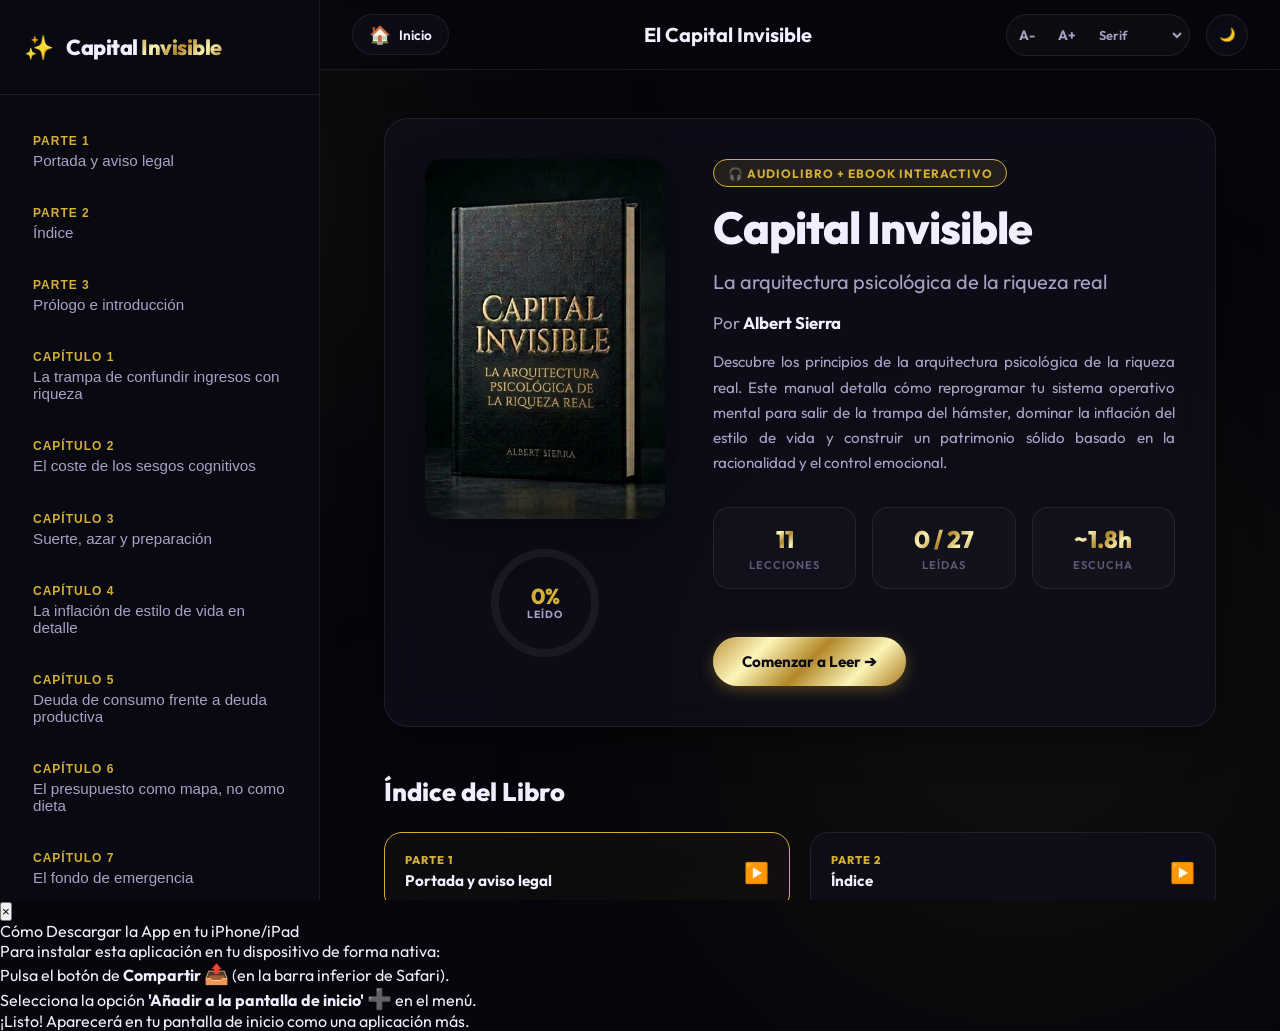
==== app.html @ 3950627b "Reparar lector: estructura de 27 secciones y audio nuevo, portada corregida - app.js: bookData/chapt" ====
<!DOCTYPE html>
<html lang="es">
<head>
    <meta charset="UTF-8">
    <meta name="viewport" content="width=device-width, initial-scale=1.0">
    <title>Lector Inteligente - Capital Invisible</title>
    
    <!-- Google Fonts -->
    <link rel="preconnect" href="https://fonts.googleapis.com">
    <link rel="preconnect" href="https://fonts.gstatic.com" crossorigin>
    <link href="https://fonts.googleapis.com/css2?family=Outfit:wght@300;400;500;600;700;800&family=Playfair+Display:ital,wght@0,500;0,700;1,400&display=swap" rel="stylesheet">
    
    <!-- Styles -->
    <link rel="stylesheet" href="styles.css">
    <link rel="manifest" href="manifest.json">
</head>
<body class="dark-theme">
    <!-- Background glows -->
    <div class="ambient-glow bg-glow-1"></div>
    <div class="ambient-glow bg-glow-2"></div>

    <div class="app-wrapper">
        <!-- Sidebar: Chapter List -->
        <aside class="sidebar" id="sidebar">
            <div class="sidebar-header">
                <div class="logo-area">
                    <span class="logo-icon">✨</span>
                    <h2>Capital <span class="gold-text">Invisible</span></h2>
                </div>
                <button class="close-sidebar-btn" id="close-sidebar-mobile" aria-label="Cerrar menú">×</button>
            </div>
            <nav class="chapter-nav">
                <ul id="chapter-list">
                    <!-- Loaded dynamically from app.js -->
                </ul>
            </nav>
        </aside>

        <!-- Main Content Area -->
        <main class="main-content">
            <!-- Top Bar -->
            <header class="top-bar">
                <div class="top-bar-left">
                    <button class="menu-toggle-btn" id="menu-toggle" aria-label="Ver capítulos">
                        <svg viewBox="0 0 24 24" fill="none" stroke="currentColor" stroke-width="2">
                            <line x1="3" y1="12" x2="21" y2="12"></line>
                            <line x1="3" y1="6" x2="21" y2="6"></line>
                            <line x1="3" y1="18" x2="21" y2="18"></line>
                        </svg>
                    </button>
                    <button class="btn-icon-bar" id="btn-go-home" title="Ir al Inicio / Biblioteca">
                        <span class="home-icon-symbol">🏠</span>
                        <span class="btn-text-desktop">Inicio</span>
                    </button>
                </div>
                <div class="header-center">
                    <h1 id="current-chapter-title">Capital Invisible</h1>
                </div>
                <div class="top-bar-right">
                    <div class="ebook-controls" id="ebook-controls">
                        <button class="btn-font-size" id="font-decrease" title="Reducir letra">A-</button>
                        <button class="btn-font-size" id="font-increase" title="Aumentar letra">A+</button>
                        <select id="font-family-select" class="font-family-select" title="Familia de letra">
                            <option value="serif" selected>Serif</option>
                            <option value="sans-serif">Sans-Serif</option>
                        </select>
                    </div>
                    <div class="theme-switch-wrapper">
                        <button class="theme-toggle-btn" id="theme-toggle" title="Cambiar tema">
                            <span class="theme-icon-indicator" id="theme-indicator">🌙</span>
                        </button>
                    </div>
                </div>
            </header>

            <!-- Dashboard / Biblioteca View -->
            <section class="dashboard-view" id="dashboard-view">
                <div class="dashboard-container">
                    <div class="dashboard-hero">
                        <div class="book-cover-wrapper">
                            <img src="mockup-capital.jpg" alt="Portada Capital Invisible" class="book-cover-img" id="dashboard-cover">
                            <div class="progress-ring-container">
                                <svg class="progress-ring" width="120" height="120">
                                    <defs>
                                        <linearGradient id="liquid-gold-grad" x1="0%" y1="0%" x2="100%" y2="100%">
                                            <stop offset="0%" stop-color="#bf953f" />
                                            <stop offset="25%" stop-color="#fcf6ba" />
                                            <stop offset="50%" stop-color="#b38728" />
                                            <stop offset="75%" stop-color="#fbf5b7" />
                                            <stop offset="100%" stop-color="#aa771c" />
                                        </linearGradient>
                                    </defs>
                                    <circle class="progress-ring__circle-bg" stroke="rgba(255,255,255,0.06)" stroke-width="8" fill="transparent" r="50" cx="60" cy="60"/>
                                    <circle class="progress-ring__circle" id="progress-circle-bar" stroke="url(#liquid-gold-grad)" stroke-width="8" fill="transparent" r="50" cx="60" cy="60" stroke-dasharray="314.16" stroke-dashoffset="314.16"/>
                                </svg>
                                <div class="progress-ring-text">
                                    <span id="dashboard-progress-percent">0%</span>
                                    <small>Leído</small>
                                </div>
                            </div>
                        </div>
                        <div class="book-details">
                            <span class="badge">🎧 AUDIOLIBRO + EBOOK INTERACTIVO</span>
                            <h2 class="book-title">Capital Invisible</h2>
                            <p class="book-subtitle">La arquitectura psicológica de la riqueza real</p>
                            <p class="book-author">Por <strong>Albert Sierra</strong></p>
                            <p class="book-description">
                                Descubre los principios de la arquitectura psicológica de la riqueza real. Este manual detalla cómo reprogramar tu sistema operativo mental para salir de la trampa del hámster, dominar la inflación del estilo de vida y construir un patrimonio sólido basado en la racionalidad y el control emocional.
                            </p>
                            
                            <div class="dashboard-stats">
                                <div class="stat-card">
                                    <span class="stat-val" id="stat-chapters-count">11</span>
                                    <span class="stat-lbl">Lecciones</span>
                                </div>
                                <div class="stat-card">
                                    <span class="stat-val" id="stat-progress-chapters">0 / 11</span>
                                    <span class="stat-lbl">Leídas</span>
                                </div>
                                <div class="stat-card">
                                    <span class="stat-val">~1.8h</span>
                                    <span class="stat-lbl">Escucha</span>
                                </div>
                            </div>

                            <div class="dashboard-actions">
                                <button class="btn-dashboard btn-primary-dash" id="btn-start-reading">
                                    Comenzar a Leer ➔
                                </button>
                                <button class="btn-dashboard btn-secondary-dash hidden" id="btn-resume-reading">
                                    Continuar Lectura
                                </button>
                                <button class="btn-dashboard btn-secondary-dash hidden" id="btn-install-pwa">
                                    📥 Descargar App
                                </button>
                            </div>
                        </div>
                    </div>
                    
                    <div class="dashboard-chapters-section">
                        <h3>Índice del Libro</h3>
                        <div class="chapters-grid" id="chapters-grid">
                            <!-- Loaded dynamically from app.js -->
                        </div>
                    </div>
                </div>
            </section>

            <!-- E-Reader Pane -->
            <article class="reader-pane hidden" id="reader-pane">
                <div class="reader-container" id="reader-container">
                    <!-- Text paragraphs loaded dynamically -->
                </div>
            </article>

            <!-- Bottom Glassmorphic Controller -->
            <footer class="player-bar hidden" id="player-bar-container">
                <div class="player-header">
                    <div class="equalizer-container" id="equalizer" style="margin-left: 0;">
                        <div class="equalizer-bar"></div>
                        <div class="equalizer-bar"></div>
                        <div class="equalizer-bar"></div>
                        <div class="equalizer-bar"></div>
                        <div class="equalizer-bar"></div>
                    </div>
                    <span class="player-track-info" id="player-track-info" style="font-size: 0.85rem; font-weight: 700; color: var(--gold-color); margin-left: 0.75rem;">Reproduciendo Audio Real</span>
                </div>

                <div class="player-progress">
                    <div class="progress-bar-bg" id="progress-bar-bg">
                        <div class="progress-bar-fill" id="progress-bar-fill"></div>
                    </div>
                    <div class="progress-labels">
                        <span id="progress-percent">0:00 / 0:00</span>
                        <span id="progress-percentage-val">0%</span>
                    </div>
                </div>

                <div class="player-controls">
                    <div class="playback-buttons">
                        <button class="player-btn btn-secondary" id="btn-prev" title="Retroceder 10s">
                            <svg viewBox="0 0 24 24" fill="none" stroke="currentColor" stroke-width="2" stroke-linecap="round" stroke-linejoin="round"><path d="M3 12a9 9 0 1 0 9-9 9.75 9.75 0 0 0-6.74 2.74L3 8"/><path d="M3 3v5h5"/></svg>
                        </button>
                        <button class="player-btn btn-primary btn-play-pause" id="btn-play-pause" title="Reproducir">
                            <svg class="play-svg" viewBox="0 0 24 24" fill="currentColor"><polygon points="5 3 19 12 5 21 5 3"></polygon></svg>
                            <svg class="pause-svg hidden" viewBox="0 0 24 24" fill="currentColor"><rect x="6" y="4" width="4" height="16"></rect><rect x="14" y="4" width="4" height="16"></rect></svg>
                        </button>
                        <button class="player-btn btn-secondary" id="btn-stop" title="Detener">
                            <svg viewBox="0 0 24 24" fill="currentColor"><rect x="4" y="4" width="16" height="16" rx="2"></rect></svg>
                        </button>
                        <button class="player-btn btn-secondary" id="btn-next" title="Adelantar 10s">
                            <svg viewBox="0 0 24 24" fill="none" stroke="currentColor" stroke-width="2" stroke-linecap="round" stroke-linejoin="round"><path d="M21 12a9 9 0 1 1-9-9 9.75 9.75 0 0 1 6.74 2.74L21 8"/><path d="M21 3v5h-5"/></svg>
                        </button>
                    </div>

                    <div class="speed-controls">
                        <label for="speed-select">Velocidad:</label>
                        <select id="speed-select" class="custom-select">
                            <option value="0.75">0.75x</option>
                            <option value="1.0" selected>1.0x</option>
                            <option value="1.2">1.2x</option>
                            <option value="1.5">1.5x</option>
                            <option value="1.8">1.8x</option>
                            <option value="2.0">2.0x</option>
                        </select>
                    </div>
                </div>
            </footer>
        </main>
    </div>

    <!-- Hidden native audio element -->
    <audio id="audio-element"></audio>

    <!-- Scripts -->
    <script src="app.js"></script>

<script>
  if ('serviceWorker' in navigator) {
    window.addEventListener('load', () => {
      navigator.serviceWorker.register('./sw.js')
        .then(reg => console.log('Service Worker registered', reg))
        .catch(err => console.error('Service Worker registration failed', err));
    });
  }

  // PWA Install Prompt Logic
  let deferredPrompt;
  const btnInstallPwa = document.getElementById('btn-install-pwa');
  const iosModal = document.getElementById('ios-install-modal');
  const iosCloseBtn = document.getElementById('ios-modal-close-btn');

  function isStandalone() {
    return window.navigator.standalone || window.matchMedia('(display-mode: standalone)').matches;
  }

  function isIOS() {
    return /iPad|iPhone|iPod/.test(navigator.userAgent) && !window.MSStream;
  }

  function initInstallButton() {
    if (isStandalone()) {
      return;
    }

    if (isIOS()) {
      btnInstallPwa.classList.remove('hidden');
      
      btnInstallPwa.addEventListener('click', () => {
        iosModal.style.display = 'flex';
        setTimeout(() => iosModal.classList.add('open'), 10);
      });
      
      iosCloseBtn.addEventListener('click', () => {
        iosModal.classList.remove('open');
        setTimeout(() => iosModal.style.display = 'none', 300);
      });
      
      iosModal.addEventListener('click', (e) => {
        if (e.target === iosModal) {
          iosModal.classList.remove('open');
          setTimeout(() => iosModal.style.display = 'none', 300);
        }
      });
      return;
    }

    window.addEventListener('beforeinstallprompt', (e) => {
      e.preventDefault();
      deferredPrompt = e;
      btnInstallPwa.classList.remove('hidden');

      btnInstallPwa.addEventListener('click', () => {
        btnInstallPwa.classList.add('hidden');
        deferredPrompt.prompt();
        deferredPrompt.userChoice.then((choiceResult) => {
          if (choiceResult.outcome === 'accepted') {
            console.log('User accepted install prompt');
          } else {
            console.log('User dismissed install prompt');
            btnInstallPwa.classList.remove('hidden');
          }
          deferredPrompt = null;
        });
      });
    });

    window.addEventListener('appinstalled', (evt) => {
      console.log('PWA was installed');
      btnInstallPwa.classList.add('hidden');
    });
  }

  initInstallButton();
</script>

<!-- iOS Install Modal Overlay -->
<div id="ios-install-modal" class="ios-modal-overlay">
    <div class="ios-modal-container">
        <button class="ios-modal-close" id="ios-modal-close-btn">&times;</button>
        <div class="ios-modal-title">Cómo Descargar la App en tu iPhone/iPad</div>
        <p class="ios-modal-text">Para instalar esta aplicación en tu dispositivo de forma nativa:</p>
        <ol class="ios-modal-steps">
            <li>Pulsa el botón de <b>Compartir</b> <span style="font-size: 1.25rem;">📤</span> (en la barra inferior de Safari).</li>
            <li>Selecciona la opción <b>'Añadir a la pantalla de inicio'</b> <span style="font-size: 1.25rem;">➕</span> en el menú.</li>
            <li>¡Listo! Aparecerá en tu pantalla de inicio como una aplicación más.</li>
        </ol>
    </div>
</div>
  <!-- Cloudflare Web Analytics -->
  <script defer src='https://static.cloudflareinsights.com/beacon.min.js' data-cf-beacon='{"token": "YOUR_CLOUDFLARE_ANALYTICS_TOKEN"}'></script>
  <!-- End Cloudflare Web Analytics -->
</body>
</html>
---- styles.css ----
/* ==========================================================================
   DESIGN SYSTEM & CONSTANTS
   ========================================================================== */
:root {
    /* Fonts */
    --font-ui: 'Outfit', -apple-system, BlinkMacSystemFont, 'Segoe UI', Roboto, sans-serif;
    --font-serif: 'Georgia', 'Playfair Display', serif;

    /* Dark Mode Theme (Default) */
    /* Dark Mode Theme (Default) */
    --bg-main: #06060c;
    --bg-surface: rgba(16, 16, 30, 0.65);
    --bg-sidebar: rgba(10, 10, 18, 0.95);
    --border-color: rgba(255, 255, 255, 0.08);
    
    --text-primary: #f1eeff;
    --text-secondary: #a7a2c4;
    --text-muted: #5e5a7b;
    
    --primary-color: #D4AF37;
    --primary-glow: rgba(212, 175, 55, 0.4);
    --gold-color: #D4AF37;
    --gold-glow: rgba(212, 175, 55, 0.35);
    --liquid-gold: linear-gradient(135deg, #bf953f 0%, #fcf6ba 25%, #b38728 50%, #fbf5b7 75%, #aa771c 100%);
    
    --glass-blur: blur(20px);
    --glass-shadow: 0 10px 40px rgba(0, 0, 0, 0.5);
    --sentence-highlight-bg: rgba(212, 175, 55, 0.15);
    --sentence-highlight-border: #D4AF37;
    
    --transition-smooth: all 0.3s cubic-bezier(0.25, 0.8, 0.25, 1);
    --transition-quick: all 0.15s ease;
}

/* Light Mode Theme overrides */
.light-theme {
    --bg-main: #f5f5fa;
    --bg-surface: rgba(255, 255, 255, 0.8);
    --bg-sidebar: rgba(240, 240, 248, 0.95);
    --border-color: rgba(0, 0, 0, 0.08);
    
    --text-primary: #12101e;
    --text-secondary: #5a5475;
    --text-muted: #9590b2;
    
    --primary-color: #b38f2e;
    --primary-glow: rgba(179, 143, 46, 0.25);
    --gold-color: #b38f2e;
    --gold-glow: rgba(179, 143, 46, 0.25);
    
    --glass-shadow: 0 10px 30px rgba(179, 143, 46, 0.06);
    --sentence-highlight-bg: rgba(179, 143, 46, 0.12);
    --sentence-highlight-border: #b38f2e;
}

/* Sepia Theme overrides */
.sepia-theme {
    --bg-main: #f4ecd8;
    --bg-surface: rgba(253, 251, 245, 0.82);
    --bg-sidebar: rgba(240, 230, 210, 0.95);
    --border-color: rgba(90, 70, 50, 0.1);
    
    --text-primary: #3d2f1f;
    --text-secondary: #6e5c4a;
    --text-muted: #a39281;
    
    --primary-color: #a08030;
    --primary-glow: rgba(160, 128, 48, 0.2);
    --gold-color: #a08030;
    --gold-glow: rgba(160, 128, 48, 0.2);
    
    --glass-shadow: 0 10px 35px rgba(90, 70, 50, 0.05);
    --sentence-highlight-bg: rgba(160, 128, 48, 0.14);
    --sentence-highlight-border: #a08030;
}

/* ==========================================================================
   RESET & SETUP
   ========================================================================== */
* {
    margin: 0;
    padding: 0;
    box-sizing: border-box;
}

body {
    font-family: var(--font-ui);
    background-color: var(--bg-main);
    color: var(--text-primary);
    min-height: 100vh;
    overflow: hidden;
    transition: background-color 0.4s ease, color 0.4s ease;
}

/* Ambient Glowing Circles */
.ambient-glow {
    position: fixed;
    border-radius: 50%;
    filter: blur(150px);
    z-index: -1;
    pointer-events: none;
    opacity: 0.12;
    transition: opacity 0.5s ease;
}

.bg-glow-1 {
    width: 50vw;
    height: 50vw;
    top: -10vw;
    left: -10vw;
    background: radial-gradient(circle, var(--primary-color) 0%, transparent 70%);
}

.bg-glow-2 {
    width: 60vw;
    height: 60vw;
    bottom: -15vw;
    right: -10vw;
    background: radial-gradient(circle, var(--gold-color) 0%, transparent 70%);
}

/* ==========================================================================
   LAYOUT STRUCTURE
   ========================================================================== */
.app-wrapper {
    display: flex;
    height: 100vh;
    width: 100vw;
}

/* Sidebar */
.sidebar {
    width: 320px;
    height: 100%;
    background-color: var(--bg-sidebar);
    border-right: 1px solid var(--border-color);
    display: flex;
    flex-direction: column;
    z-index: 10;
    transition: var(--transition-smooth);
}

.sidebar-header {
    padding: 2rem 1.5rem;
    border-bottom: 1px solid var(--border-color);
    display: flex;
    justify-content: space-between;
    align-items: center;
}

.logo-area {
    display: flex;
    align-items: center;
    gap: 0.75rem;
}

.logo-icon {
    font-size: 1.5rem;
}

.logo-area h2 {
    font-size: 1.35rem;
    font-weight: 800;
    letter-spacing: -0.5px;
}

.gold-text {
    background: var(--liquid-gold);
    -webkit-background-clip: text;
    -webkit-text-fill-color: transparent;
    display: inline-block;
}

.close-sidebar-btn {
    display: none;
    background: none;
    border: none;
    color: var(--text-primary);
    font-size: 2rem;
    cursor: pointer;
}

/* Chapter List navigation */
.chapter-nav {
    flex: 1;
    overflow-y: auto;
    padding: 1.5rem 1rem;
}

.chapter-nav::-webkit-scrollbar {
    width: 5px;
}
.chapter-nav::-webkit-scrollbar-thumb {
    background-color: var(--border-color);
    border-radius: 4px;
}

.chapter-nav ul {
    list-style: none;
    display: flex;
    flex-direction: column;
    gap: 0.5rem;
}

.chapter-item-btn {
    width: 100%;
    text-align: left;
    background: none;
    border: 1px solid transparent;
    padding: 0.85rem 1rem;
    border-radius: 12px;
    color: var(--text-secondary);
    font-weight: 500;
    font-size: 0.95rem;
    cursor: pointer;
    transition: var(--transition-smooth);
    display: flex;
    flex-direction: column;
    gap: 0.25rem;
}

.chapter-item-btn:hover {
    background-color: rgba(255, 255, 255, 0.03);
    color: var(--text-primary);
}

.chapter-item-btn.active {
    background-color: var(--bg-surface);
    border-color: var(--border-color);
    color: var(--text-primary);
    box-shadow: var(--glass-shadow);
    border-left: 3px solid var(--gold-color);
}

.chapter-item-num {
    font-size: 0.75rem;
    text-transform: uppercase;
    letter-spacing: 1px;
    color: var(--gold-color);
    font-weight: 700;
}

.chapter-item-name {
    font-size: 0.95rem;
}

/* Main Content Area */
.main-content {
    flex: 1;
    height: 100%;
    display: flex;
    flex-direction: column;
    position: relative;
    overflow: hidden;
}

/* Top Bar */
.top-bar {
    height: 70px;
    border-bottom: 1px solid var(--border-color);
    display: flex;
    align-items: center;
    justify-content: space-between;
    padding: 0 2rem;
    background-color: rgba(6, 6, 12, 0.4);
    backdrop-filter: var(--glass-blur);
    z-index: 5;
}

.menu-toggle-btn {
    display: none;
    background: none;
    border: none;
    color: var(--text-primary);
    cursor: pointer;
    width: 40px;
    height: 40px;
    align-items: center;
    justify-content: center;
    border-radius: 50%;
    transition: var(--transition-quick);
}

.menu-toggle-btn:hover {
    background-color: var(--border-color);
}

.menu-toggle-btn svg {
    width: 24px;
    height: 24px;
}

.header-center h1 {
    font-size: 1.25rem;
    font-weight: 700;
    color: var(--text-primary);
}

.theme-toggle-btn {
    background: var(--bg-surface);
    border: 1px solid var(--border-color);
    width: 42px;
    height: 42px;
    border-radius: 50%;
    cursor: pointer;
    display: flex;
    align-items: center;
    justify-content: center;
    color: var(--text-primary);
    transition: var(--transition-smooth);
}

.theme-toggle-btn:hover {
    border-color: var(--gold-color);
    transform: scale(1.05);
}

.theme-toggle-btn .sun-icon { display: none; }
.theme-toggle-btn .moon-icon { display: block; }
.light-theme .theme-toggle-btn .sun-icon { display: block; }
.light-theme .theme-toggle-btn .moon-icon { display: none; }

/* ==========================================================================
   READER PANE (Georgia typography)
   ========================================================================== */
.reader-pane {
    flex: 1;
    overflow-y: auto;
    padding: 3rem 4rem 10rem 4rem;
    display: flex;
    justify-content: center;
    scroll-behavior: smooth;
}

.reader-pane::-webkit-scrollbar {
    width: 8px;
}
.reader-pane::-webkit-scrollbar-thumb {
    background-color: var(--border-color);
    border-radius: 4px;
}

.reader-container {
    max-width: 700px;
    width: 100%;
    font-family: var(--font-serif);
    line-height: 1.85;
    font-size: 1.35rem;
}

/* Headings in E-reader */
.reader-container h3 {
    font-family: var(--font-ui);
    font-size: 2.2rem;
    font-weight: 800;
    color: var(--text-primary);
    text-align: center;
    margin-top: 3rem;
    margin-bottom: 1.5rem;
    line-height: 1.3;
}

.reader-container h4 {
    font-family: var(--font-ui);
    font-size: 1.5rem;
    font-weight: 700;
    color: var(--gold-color);
    margin-top: 2.5rem;
    margin-bottom: 1rem;
    border-left: 3px solid var(--gold-color);
    padding-left: 1rem;
}

.reader-container hr {
    border: none;
    height: 1px;
    background-color: var(--border-color);
    margin: 3rem 0;
    position: relative;
}

.reader-container p {
    margin-bottom: 1.75rem;
    text-align: justify;
    color: var(--text-secondary);
    transition: var(--transition-smooth);
}

/* Sentence element styling */
.sentence {
    position: relative;
    border-radius: 4px;
    padding: 0 4px;
    cursor: pointer;
    transition: var(--transition-quick);
}

.sentence:hover {
    background-color: rgba(255, 255, 255, 0.05);
    color: var(--text-primary);
}

.light-theme .sentence:hover {
    background-color: rgba(0, 0, 0, 0.04);
}

/* Speech Synthesis Active Sentence Highlights */
.sentence.active-sentence {
    background-color: var(--sentence-highlight-bg);
    border-bottom: 2px solid var(--sentence-highlight-border);
    color: var(--text-primary);
    font-weight: 500;
    box-shadow: 0 4px 12px rgba(0, 0, 0, 0.15);
}

.main-content:has(.active-sentence) .sentence:not(.active-sentence) {
    opacity: 0.45;
}

/* ==========================================================================
   GLASSMORPHIC PLAYER BAR
   ========================================================================== */
.player-bar {
    position: absolute;
    bottom: 2rem;
    left: 2rem;
    right: 2rem;
    background-color: var(--bg-surface);
    backdrop-filter: var(--glass-blur);
    border: 1px solid var(--border-color);
    border-radius: 24px;
    padding: 1.5rem 2rem;
    box-shadow: var(--glass-shadow);
    display: flex;
    flex-direction: column;
    gap: 1.25rem;
    z-index: 6;
    transition: var(--transition-smooth);
}

.player-header {
    display: flex;
    justify-content: center;
    margin-bottom: 0.25rem;
}

.mode-selector {
    display: inline-flex;
    background-color: rgba(255, 255, 255, 0.04);
    padding: 0.25rem;
    border-radius: 100px;
    border: 1px solid var(--border-color);
}

.light-theme .mode-selector {
    background-color: rgba(0, 0, 0, 0.03);
}

.mode-btn {
    background: none;
    border: none;
    padding: 0.4rem 1.2rem;
    font-weight: 700;
    color: var(--text-secondary);
    border-radius: 100px;
    cursor: pointer;
    font-size: 0.8rem;
    transition: var(--transition-quick);
    font-family: var(--font-ui);
}

.mode-btn:hover {
    color: var(--text-primary);
}

.mode-btn.active {
    background-color: var(--gold-color);
    color: #0d0b16;
    box-shadow: 0 2px 8px var(--gold-glow);
}

/* Progress bar inside controller */
.player-progress {
    display: flex;
    flex-direction: column;
    gap: 0.5rem;
}

.progress-bar-bg {
    height: 6px;
    background-color: rgba(255, 255, 255, 0.08);
    border-radius: 100px;
    overflow: hidden;
    cursor: pointer;
    position: relative;
}

.light-theme .progress-bar-bg {
    background-color: rgba(0, 0, 0, 0.08);
}

.progress-bar-fill {
    height: 100%;
    width: 0%;
    background: var(--liquid-gold);
    border-radius: 100px;
    transition: width 0.15s ease;
}

.progress-labels {
    display: flex;
    justify-content: space-between;
    font-size: 0.8rem;
    font-weight: 600;
    color: var(--text-secondary);
}

/* Controller layouts */
.player-controls {
    display: flex;
    justify-content: space-between;
    align-items: center;
    gap: 2rem;
}

.voice-controls, .speed-controls {
    display: flex;
    align-items: center;
    gap: 0.75rem;
    font-size: 0.85rem;
    font-weight: 700;
    color: var(--text-secondary);
}

/* Custom Dropdown selects */
.custom-select {
    background-color: rgba(255, 255, 255, 0.05);
    border: 1px solid var(--border-color);
    color: var(--text-primary);
    padding: 0.6rem 1rem;
    border-radius: 100px;
    font-family: var(--font-ui);
    font-weight: 600;
    cursor: pointer;
    outline: none;
    transition: var(--transition-smooth);
}

.light-theme .custom-select {
    background-color: rgba(0, 0, 0, 0.03);
}

.custom-select:hover, .custom-select:focus {
    border-color: var(--gold-color);
    background-color: rgba(255, 255, 255, 0.08);
}

#voice-select {
    max-width: 260px;
}

/* Buttons in Playback Controls */
.playback-buttons {
    display: flex;
    align-items: center;
    gap: 1.25rem;
}

.player-btn {
    border: none;
    border-radius: 50%;
    cursor: pointer;
    display: flex;
    align-items: center;
    justify-content: center;
    transition: var(--transition-smooth);
}

.btn-primary {
    width: 60px;
    height: 60px;
    background: var(--liquid-gold) !important;
    color: #0d0b16 !important;
    box-shadow: 0 4px 15px rgba(179, 143, 46, 0.4), inset 0 1px 0 rgba(255, 255, 255, 0.2);
}

.btn-primary:hover {
    transform: scale(1.08);
    box-shadow: 0 6px 20px rgba(179, 143, 46, 0.6), inset 0 1px 0 rgba(255, 255, 255, 0.3);
}

.btn-secondary {
    width: 44px;
    height: 44px;
    background-color: rgba(255, 255, 255, 0.05);
    border: 1px solid var(--border-color);
    color: var(--text-primary);
}

.light-theme .btn-secondary {
    background-color: rgba(0, 0, 0, 0.03);
}

.btn-secondary:hover {
    border-color: var(--gold-color);
    color: var(--gold-color);
    transform: translateY(-2px);
}

.player-btn svg {
    width: 18px;
    height: 18px;
}

.btn-primary svg {
    width: 22px;
    height: 22px;
}

.hidden {
    display: none !important;
}

/* ==========================================================================
   RESPONSIVE DESIGN (Adaptive styling)
   ========================================================================== */
@media (max-width: 992px) {
    .sidebar {
        position: fixed;
        left: -320px;
        top: 0;
        bottom: 0;
        box-shadow: 10px 0 30px rgba(0, 0, 0, 0.4);
    }
    
    .sidebar.open {
        left: 0;
    }
    
    .close-sidebar-btn {
        display: block;
    }
    
    .menu-toggle-btn {
        display: flex;
    }
}

@media (max-width: 768px) {
    .reader-pane {
        padding: 2rem 1.5rem 12rem 1.5rem;
    }
    
    .reader-container h3 {
        font-size: 1.8rem;
    }
    
    .reader-container {
        font-size: 1.2rem;
    }
    
    .player-bar {
        left: 1rem;
        right: 1rem;
        bottom: 1rem;
        padding: 1rem;
        gap: 1rem;
        border-radius: 20px;
    }
    
    .player-controls {
        flex-direction: column;
        gap: 1rem;
    }
    
    .voice-controls, .speed-controls {
        width: 100%;
        justify-content: space-between;
    }
    
    #voice-select {
        max-width: 100%;
        flex: 1;
    }
    
    .playback-buttons {
        order: -1;
        width: 100%;
        justify-content: center;
    }
}

/* ==========================================================================
   TOP BAR EXTENSIONS & EBOOK CONTROLS
   ========================================================================== */
.top-bar-left {
    display: flex;
    align-items: center;
    gap: 1rem;
}

.btn-icon-bar {
    background: var(--bg-surface);
    border: 1px solid var(--border-color);
    padding: 0.5rem 1rem;
    border-radius: 100px;
    font-family: var(--font-ui);
    font-weight: 600;
    font-size: 0.85rem;
    color: var(--text-primary);
    cursor: pointer;
    display: flex;
    align-items: center;
    gap: 0.5rem;
    transition: var(--transition-smooth);
}

.btn-icon-bar:hover {
    border-color: var(--gold-color);
    transform: translateY(-1px);
}

.home-icon-symbol {
    font-size: 1.1rem;
}

.top-bar-right {
    display: flex;
    align-items: center;
    gap: 1rem;
}

.ebook-controls {
    display: flex;
    align-items: center;
    gap: 0.5rem;
    background: rgba(0, 0, 0, 0.03);
    padding: 0.25rem;
    border-radius: 100px;
    border: 1px solid var(--border-color);
}

.dark-theme .ebook-controls {
    background: rgba(255, 255, 255, 0.03);
}

.btn-font-size {
    background: none;
    border: none;
    color: var(--text-secondary);
    width: 32px;
    height: 32px;
    border-radius: 50%;
    font-family: var(--font-ui);
    font-weight: 700;
    font-size: 0.85rem;
    cursor: pointer;
    transition: var(--transition-quick);
    display: flex;
    align-items: center;
    justify-content: center;
}

.btn-font-size:hover {
    background: rgba(255, 255, 255, 0.05);
    color: var(--text-primary);
}

.light-theme .btn-font-size:hover {
    background: rgba(0, 0, 0, 0.05);
}

.font-family-select {
    background: none;
    border: none;
    color: var(--text-secondary);
    font-family: var(--font-ui);
    font-weight: 600;
    font-size: 0.8rem;
    padding: 0 0.5rem 0 0.25rem;
    outline: none;
    cursor: pointer;
}

.font-family-select option {
    background-color: var(--bg-main);
    color: var(--text-primary);
}

/* ==========================================================================
   DASHBOARD VIEW
   ========================================================================== */
.dashboard-view {
    flex: 1;
    overflow-y: auto;
    padding: 3rem 4rem 10rem 4rem;
    display: flex;
    justify-content: center;
    scroll-behavior: smooth;
}

.dashboard-view::-webkit-scrollbar {
    width: 8px;
}
.dashboard-view::-webkit-scrollbar-thumb {
    background-color: var(--border-color);
    border-radius: 4px;
}

.dashboard-container {
    max-width: 1000px;
    width: 100%;
    display: flex;
    flex-direction: column;
    gap: 3rem;
}

.dashboard-hero {
    display: grid;
    grid-template-columns: 240px 1fr;
    gap: 3rem;
    background-color: var(--bg-surface);
    border: 1px solid var(--border-color);
    border-radius: 24px;
    padding: 2.5rem;
    box-shadow: var(--glass-shadow);
    backdrop-filter: var(--glass-blur);
    align-items: start;
}

.book-cover-wrapper {
    display: flex;
    flex-direction: column;
    align-items: center;
    gap: 1.5rem;
    position: relative;
}

.book-cover-img {
    width: 100%;
    aspect-ratio: 2/3;
    border-radius: 16px;
    object-fit: cover;
    box-shadow: 0 15px 40px rgba(0, 0, 0, 0.4);
    transition: var(--transition-smooth);
}

.book-cover-img:hover {
    transform: translateY(-5px) scale(1.02);
    box-shadow: 0 20px 45px rgba(138, 75, 243, 0.25);
}

.progress-ring-container {
    position: relative;
    display: flex;
    align-items: center;
    justify-content: center;
    width: 120px;
    height: 120px;
}

.progress-ring {
    transform: rotate(-90deg);
}

.progress-ring__circle {
    transition: stroke-dashoffset 0.35s;
    transform-origin: 50% 50%;
}

.progress-ring-text {
    position: absolute;
    display: flex;
    flex-direction: column;
    align-items: center;
    justify-content: center;
    line-height: 1.1;
}

.progress-ring-text span {
    font-size: 1.35rem;
    font-weight: 800;
    color: var(--gold-color);
}

.progress-ring-text small {
    font-size: 0.65rem;
    text-transform: uppercase;
    letter-spacing: 1px;
    color: var(--text-secondary);
    font-weight: 700;
}

.book-details {
    display: flex;
    flex-direction: column;
    gap: 1rem;
}

.badge {
    align-self: start;
    background-color: rgba(201, 168, 76, 0.12);
    border: 1px solid var(--gold-color);
    color: var(--gold-color);
    padding: 0.35rem 0.85rem;
    border-radius: 100px;
    font-size: 0.75rem;
    font-weight: 700;
    letter-spacing: 1px;
}

.book-title {
    font-size: 2.8rem;
    font-weight: 800;
    letter-spacing: -1px;
    line-height: 1.1;
    color: var(--text-primary);
}

.book-subtitle {
    font-size: 1.25rem;
    line-height: 1.4;
    color: var(--text-secondary);
}

.book-author {
    font-size: 1.05rem;
    color: var(--text-secondary);
}

.book-author strong {
    color: var(--text-primary);
}

.book-description {
    font-size: 0.95rem;
    line-height: 1.65;
    color: var(--text-secondary);
    text-align: justify;
}

.dashboard-stats {
    display: flex;
    gap: 1rem;
    margin: 1rem 0;
}

.stat-card {
    flex: 1;
    background-color: rgba(255, 255, 255, 0.02);
    border: 1px solid var(--border-color);
    border-radius: 16px;
    padding: 1rem;
    display: flex;
    flex-direction: column;
    align-items: center;
    gap: 0.25rem;
}

.light-theme .stat-card {
    background-color: rgba(0, 0, 0, 0.01);
}

.stat-val {
    font-size: 1.5rem;
    font-weight: 800;
    background: var(--liquid-gold);
    -webkit-background-clip: text;
    -webkit-text-fill-color: transparent;
    display: inline-block;
}

.stat-lbl {
    font-size: 0.7rem;
    text-transform: uppercase;
    letter-spacing: 1px;
    color: var(--text-muted);
    font-weight: 600;
}

.dashboard-actions {
    display: flex;
    gap: 1rem;
    margin-top: 1rem;
}

.btn-dashboard {
    padding: 0.95rem 1.8rem;
    border-radius: 100px;
    font-family: var(--font-ui);
    font-weight: 700;
    font-size: 0.95rem;
    cursor: pointer;
    transition: var(--transition-smooth);
    border: 1px solid transparent;
}

.btn-primary-dash {
    background: var(--liquid-gold) !important;
    color: #0d0b16 !important;
    box-shadow: 0 4px 15px rgba(179, 143, 46, 0.4), inset 0 1px 0 rgba(255, 255, 255, 0.2);
    border: none;
}

.btn-primary-dash:hover {
    transform: scale(1.03);
    box-shadow: 0 6px 20px rgba(179, 143, 46, 0.6), inset 0 1px 0 rgba(255, 255, 255, 0.3);
}

.btn-secondary-dash {
    background-color: rgba(255, 255, 255, 0.04);
    border-color: var(--border-color);
    color: var(--text-primary);
}

.light-theme .btn-secondary-dash {
    background-color: rgba(0, 0, 0, 0.02);
}

.btn-secondary-dash:hover {
    border-color: var(--gold-color);
    background-color: rgba(255, 255, 255, 0.08);
}

.dashboard-chapters-section h3 {
    font-size: 1.6rem;
    font-weight: 800;
    margin-bottom: 1.5rem;
    color: var(--text-primary);
}

.chapters-grid {
    display: grid;
    grid-template-columns: repeat(auto-fill, minmax(280px, 1fr));
    gap: 1.25rem;
}

.chapter-card {
    background-color: var(--bg-surface);
    border: 1px solid var(--border-color);
    border-radius: 18px;
    padding: 1.25rem;
    cursor: pointer;
    transition: var(--transition-smooth);
    display: flex;
    justify-content: space-between;
    align-items: center;
    backdrop-filter: var(--glass-blur);
}

.chapter-card:hover {
    transform: translateY(-3px);
    border-color: var(--gold-color);
    box-shadow: var(--glass-shadow);
}

.chapter-card.active-card {
    border-color: var(--gold-color);
    background-color: rgba(201, 168, 76, 0.04);
}

.chapter-card-info {
    display: flex;
    flex-direction: column;
    gap: 0.25rem;
}

.chapter-card-num {
    font-size: 0.7rem;
    font-weight: 800;
    text-transform: uppercase;
    letter-spacing: 1px;
    color: var(--gold-color);
}

.chapter-card-name {
    font-size: 0.95rem;
    font-weight: 700;
    color: var(--text-primary);
    line-height: 1.3;
}

.chapter-card-status {
    font-size: 1.25rem;
    color: var(--text-muted);
    transition: var(--transition-quick);
}

.chapter-card:hover .chapter-card-status {
    color: var(--gold-color);
    transform: scale(1.1);
}

.chapter-card.completed .chapter-card-status {
    color: #2e7d32;
}

/* ==========================================================================
   EQUALIZER ANIMATION
   ========================================================================== */
.equalizer-container {
    display: flex;
    align-items: flex-end;
    gap: 3px;
    height: 18px;
    margin-left: 1.5rem;
    opacity: 0;
    transition: opacity 0.3s ease;
}

.equalizer-container.playing {
    opacity: 1;
}

.equalizer-bar {
    width: 3px;
    background-color: var(--gold-color);
    height: 3px;
    border-radius: 3px;
}

.equalizer-container.playing .equalizer-bar {
    animation: eq-bounce 1s ease-in-out infinite alternate;
}

.equalizer-container.playing .equalizer-bar:nth-child(1) { animation-duration: 0.8s; animation-delay: 0.1s; }
.equalizer-container.playing .equalizer-bar:nth-child(2) { animation-duration: 1.1s; animation-delay: 0.3s; }
.equalizer-container.playing .equalizer-bar:nth-child(3) { animation-duration: 0.7s; animation-delay: 0.0s; }
.equalizer-container.playing .equalizer-bar:nth-child(4) { animation-duration: 0.9s; animation-delay: 0.4s; }
.equalizer-container.playing .equalizer-bar:nth-child(5) { animation-duration: 1.2s; animation-delay: 0.2s; }

@keyframes eq-bounce {
    0% { height: 3px; }
    100% { height: 18px; }
}

/* ==========================================================================
   SANS-SERIF FONT CLASS
   ========================================================================== */
.reader-container.sans-serif-font {
    font-family: var(--font-ui) !important;
    font-size: 1.25rem !important;
    line-height: 1.75 !important;
}

.reader-container.sans-serif-font p {
    text-align: left !important;
}

/* ==========================================================================
   RESPONSIVE DESIGN OVERRIDES
   ========================================================================== */
@media (max-width: 992px) {
    .btn-text-desktop {
        display: none;
    }
    .btn-icon-bar {
        padding: 0.5rem;
        border-radius: 50%;
        width: 42px;
        height: 42px;
        justify-content: center;
    }
}

@media (max-width: 768px) {
    .dashboard-view {
        padding: 2rem 1.25rem 12rem 1.25rem;
    }
    
    .dashboard-hero {
        grid-template-columns: 1fr;
        gap: 2rem;
        padding: 1.5rem;
        border-radius: 20px;
    }
    
    .book-cover-wrapper {
        max-width: 180px;
        margin: 0 auto;
    }
    
    .book-title {
        font-size: 2rem;
    }
    
    .dashboard-actions {
        flex-direction: column;
    }
    
    .btn-dashboard {
        width: 100%;
        text-align: center;
    }
    
    .chapters-grid {
        grid-template-columns: 1fr;
    }
    
    .top-bar-right {
        gap: 0.5rem;
    }
    
    .ebook-controls {
        gap: 0.25rem;
    }
    
    .font-family-select {
        display: none; /* Hide font selector on very small screens to save space */
    }
}
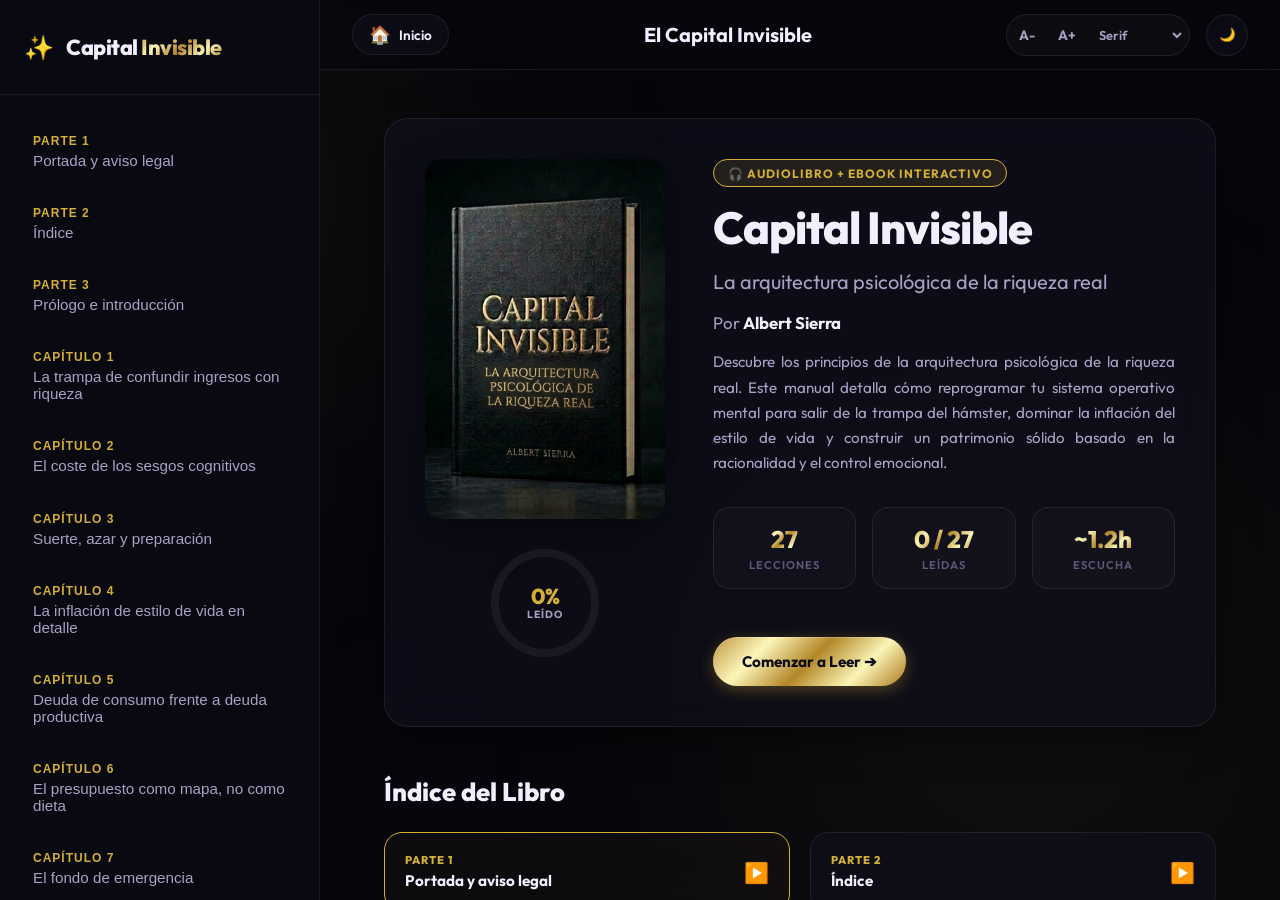
==== commit 7071c473: "Reparar PWA y aplicar correcciones legales al lector - manifest.json y sw.js: añadidos a git (nunca " ====
--- a/app.html
+++ b/app.html
@@ -110,15 +110,15 @@
                             
                             <div class="dashboard-stats">
                                 <div class="stat-card">
-                                    <span class="stat-val" id="stat-chapters-count">11</span>
+                                    <span class="stat-val" id="stat-chapters-count">27</span>
                                     <span class="stat-lbl">Lecciones</span>
                                 </div>
                                 <div class="stat-card">
-                                    <span class="stat-val" id="stat-progress-chapters">0 / 11</span>
+                                    <span class="stat-val" id="stat-progress-chapters">0 / 27</span>
                                     <span class="stat-lbl">Leídas</span>
                                 </div>
                                 <div class="stat-card">
-                                    <span class="stat-val">~1.8h</span>
+                                    <span class="stat-val" id="stat-listen-hours">~1.2h</span>
                                     <span class="stat-lbl">Escucha</span>
                                 </div>
                             </div>
@@ -308,7 +308,7 @@
     </div>
 </div>
   <!-- Cloudflare Web Analytics -->
-  <script defer src='https://static.cloudflareinsights.com/beacon.min.js' data-cf-beacon='{"token": "YOUR_CLOUDFLARE_ANALYTICS_TOKEN"}'></script>
+  <!-- Cloudflare Web Analytics: pendiente de token real (placeholder eliminado, no medía nada) -->
   <!-- End Cloudflare Web Analytics -->
 </body>
 </html>
--- a/styles.css
+++ b/styles.css
@@ -10,6 +10,7 @@
     /* Dark Mode Theme (Default) */
     --bg-main: #06060c;
     --bg-surface: rgba(16, 16, 30, 0.65);
+    --player-bar-bg: rgba(16, 16, 30, 0.1);
     --bg-sidebar: rgba(10, 10, 18, 0.95);
     --border-color: rgba(255, 255, 255, 0.08);
     
@@ -36,6 +37,7 @@
 .light-theme {
     --bg-main: #f5f5fa;
     --bg-surface: rgba(255, 255, 255, 0.8);
+    --player-bar-bg: rgba(255, 255, 255, 0.12);
     --bg-sidebar: rgba(240, 240, 248, 0.95);
     --border-color: rgba(0, 0, 0, 0.08);
     
@@ -57,6 +59,7 @@
 .sepia-theme {
     --bg-main: #f4ecd8;
     --bg-surface: rgba(253, 251, 245, 0.82);
+    --player-bar-bg: rgba(253, 251, 245, 0.12);
     --bg-sidebar: rgba(240, 230, 210, 0.95);
     --border-color: rgba(90, 70, 50, 0.1);
     
@@ -290,10 +293,21 @@
     height: 24px;
 }
 
+.header-center {
+    flex: 1;
+    min-width: 0;
+    overflow: hidden;
+    text-align: center;
+    padding: 0 0.75rem;
+}
+
 .header-center h1 {
     font-size: 1.25rem;
     font-weight: 700;
     color: var(--text-primary);
+    white-space: nowrap;
+    overflow: hidden;
+    text-overflow: ellipsis;
 }
 
 .theme-toggle-btn {
@@ -425,7 +439,7 @@
     bottom: 2rem;
     left: 2rem;
     right: 2rem;
-    background-color: var(--bg-surface);
+    background-color: var(--player-bar-bg);
     backdrop-filter: var(--glass-blur);
     border: 1px solid var(--border-color);
     border-radius: 24px;
@@ -1197,10 +1211,18 @@
         grid-template-columns: 1fr;
     }
     
+    .top-bar {
+        padding: 0 0.75rem;
+    }
+
+    .header-center h1 {
+        font-size: 0.95rem;
+    }
+
     .top-bar-right {
         gap: 0.5rem;
     }
-    
+
     .ebook-controls {
         gap: 0.25rem;
     }
@@ -1209,3 +1231,90 @@
         display: none; /* Hide font selector on very small screens to save space */
     }
 }
+
+/* iOS PWA Install Modal Styles */
+.ios-modal-overlay {
+    position: fixed;
+    top: 0;
+    left: 0;
+    width: 100%;
+    height: 100%;
+    background-color: rgba(6, 6, 8, 0.85);
+    display: none;
+    justify-content: center;
+    align-items: center;
+    z-index: 10000;
+    backdrop-filter: blur(8px);
+    opacity: 0;
+    transition: opacity 0.3s ease;
+}
+
+.ios-modal-overlay.open {
+    display: flex;
+    opacity: 1;
+}
+
+.ios-modal-container {
+    background: rgba(18, 18, 22, 0.95);
+    border: 1px solid var(--gold-color);
+    border-radius: 20px;
+    padding: 2.5rem 2rem;
+    max-width: 420px;
+    width: 90%;
+    position: relative;
+    box-shadow: 0 15px 35px rgba(0, 0, 0, 0.5);
+    text-align: left;
+    font-family: var(--font-ui);
+    color: var(--text-primary);
+}
+
+.ios-modal-close {
+    position: absolute;
+    top: 1rem;
+    right: 1rem;
+    background: none;
+    border: none;
+    font-size: 1.75rem;
+    color: var(--text-muted);
+    cursor: pointer;
+    line-height: 1;
+    transition: var(--transition-quick);
+}
+
+.ios-modal-close:hover {
+    color: var(--gold-color);
+}
+
+.ios-modal-title {
+    font-size: 1.25rem;
+    font-weight: 800;
+    color: var(--gold-color);
+    margin-bottom: 1rem;
+    letter-spacing: -0.5px;
+    line-height: 1.3;
+}
+
+.ios-modal-text {
+    font-size: 0.95rem;
+    color: var(--text-secondary);
+    margin-bottom: 1.25rem;
+    line-height: 1.5;
+}
+
+.ios-modal-steps {
+    padding-left: 1.25rem;
+    margin: 0;
+    display: flex;
+    flex-direction: column;
+    gap: 0.75rem;
+}
+
+.ios-modal-steps li {
+    font-size: 0.95rem;
+    line-height: 1.5;
+    color: var(--text-secondary);
+}
+
+.ios-modal-steps b {
+    color: var(--text-primary);
+}
